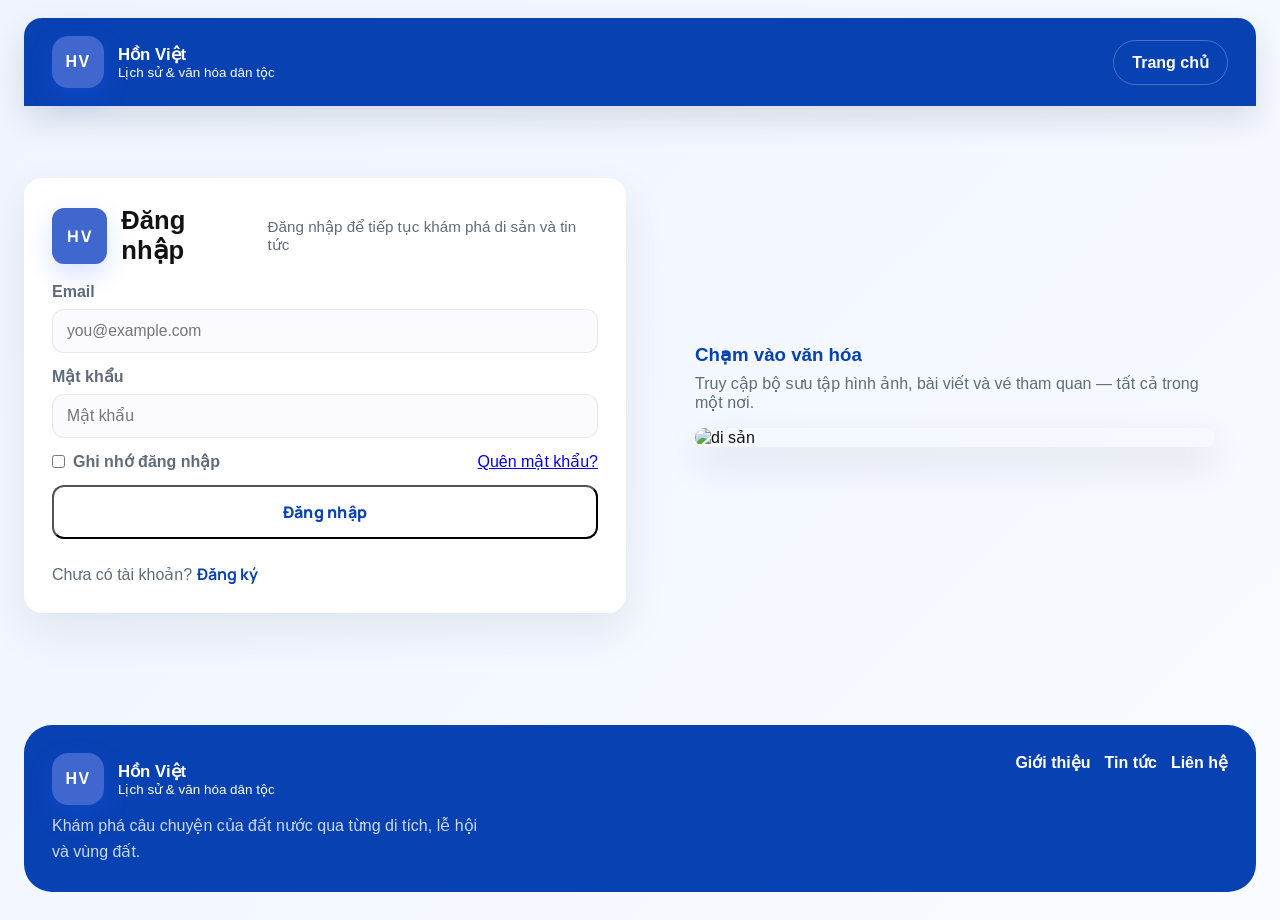
==== login.html @ 9fceeaaf "NEW" ====
<!doctype html>
<html lang="vi">
  <head>
    <meta charset="UTF-8" />
    <meta name="viewport" content="width=device-width, initial-scale=1.0" />
    <title>Đăng nhập — Hồn Việt</title>
    <link rel="stylesheet" href="CSS/style.css" />
    <link rel="stylesheet" href="CSS/login.css" />
  </head>
  <body>
    <div class="page">
      <header class="topbar">
        <div class="brand">
          <div class="brand-mark">HV</div>
          <div>
            <div class="brand-name">Hồn Việt</div>
            <div class="brand-subtitle">Lịch sử & văn hóa dân tộc</div>
          </div>
        </div>

        <div class="top-actions">
          <a href="index.html" class="secondary-btn">Trang chủ</a>
        </div>
      </header>

      <main class="main-content">
        <section class="auth-page">
          <div class="auth-card">
            <div class="auth-header">
              <div class="brand-mark">HV</div>
              <h1>Đăng nhập</h1>
              <p class="muted">
                Đăng nhập để tiếp tục khám phá di sản và tin tức
              </p>
            </div>

            <form class="auth-form" action="#" method="POST" novalidate>
              <label class="form-label">
                Email
                <input
                  type="email"
                  name="email"
                  placeholder="you@example.com"
                  required
                />
              </label>

              <label class="form-label">
                Mật khẩu
                <input
                  type="password"
                  name="password"
                  placeholder="Mật khẩu"
                  required
                />
              </label>

              <div class="auth-actions">
                <label class="checkbox-inline">
                  <input type="checkbox" name="remember" /> Ghi nhớ đăng nhập
                </label>

                <a href="#" class="muted">Quên mật khẩu?</a>
              </div>

              <button type="submit" class="primary-btn auth-submit">
                Đăng nhập
              </button>

              <p class="auth-foot">
                Chưa có tài khoản? <a href="register.html">Đăng ký</a>
              </p>
            </form>
          </div>

          <aside class="auth-visual">
            <div class="visual-content">
              <h3>Chạm vào văn hóa</h3>
              <p>
                Truy cập bộ sưu tập hình ảnh, bài viết và vé tham quan — tất cả
                trong một nơi.
              </p>
              <img
                src="https://mia.vn/media/uploads/blog-du-lich/fansipan-013-1698557260.jpg"
                alt="di sản"
              />
            </div>
          </aside>
        </section>
      </main>

      <footer class="site-footer">
        <div>
          <div class="brand brand-footer">
            <div class="brand-mark">HV</div>
            <div>
              <div class="brand-name">Hồn Việt</div>
              <div class="brand-subtitle">Lịch sử & văn hóa dân tộc</div>
            </div>
          </div>
          <p>
            Khám phá câu chuyện của đất nước qua từng di tích, lễ hội và vùng
            đất.
          </p>
        </div>
        <div class="footer-links">
          <a href="#">Giới thiệu</a>
          <a href="#">Tin tức</a>
          <a href="#">Liên hệ</a>
        </div>
      </footer>
    </div>
    <script type="module" src="JS/login.js"></script>
  </body>
</html>
---- CSS/style.css ----
:root {
  --blue: #3f67ce;
  --blue-dark: #0841b2;
  --black: #121212;
  --gray: #edf2f7;
  --gray-dark: #5f6b7a;
  --white: #ffffff;
}

* {
  box-sizing: border-box;
  margin: 0;
  padding: 0;
}

body {
  font-family: "Inter", "Segoe UI", sans-serif;
  background: linear-gradient(135deg, #eff4ff 0%, #f8fbff 100%);
  color: var(--black);
  min-height: 100vh;
}

img {
  display: block;
  width: 100%;
}

.page {
  max-width: 1400px;
  margin: 0 auto;
  padding: 18px 24px 28px;
}

.topbar {
  display: flex;
  justify-content: space-between;
  align-items: center;
  gap: 18px;
  padding: 18px 28px;
  background: var(--blue-dark);
  color: var(--white);
  border-radius: 18px 18px 0 0;
  box-shadow: 0 14px 32px rgba(16, 24, 32, 0.12);
  position: sticky;
  top: 0;
  z-index: 20;
}

.brand {
  display: flex;
  align-items: center;
  gap: 14px;
}

.brand-mark {
  display: flex;
  align-items: center;
  justify-content: center;
  width: 52px;
  height: 52px;
  border-radius: 16px;
  background: var(--blue);
  color: var(--white);
  font-weight: 800;
  letter-spacing: 0.08em;
  box-shadow: 0 10px 24px rgba(31, 94, 255, 0.25);
}

.brand-name {
  font-size: 1.05rem;
  font-weight: 700;
}

.brand-subtitle {
  font-size: 0.84rem;
  color: var(--white);
}

.search-box {
  flex: 1;
  max-width: 540px;
}

.search-box input {
  width: 100%;
  border: 1px solid rgba(18, 18, 18, 0.14);
  border-radius: 999px;
  padding: 14px 18px;
  font-size: 0.96rem;
  background: var(--white);
  color: var(--black);
}

.top-actions {
  display: flex;
  gap: 12px;
}

.top-actions .primary-btn,
.top-actions .secondary-btn {
  padding: 12px 18px;
  border-radius: 999px;
  font-weight: 700;
  text-decoration: none;
}

.top-actions .primary-btn {
  background: var(--white);
  color: var(--blue-dark);
  border: 1px solid rgba(18, 18, 18, 0.12);
}

.top-actions .secondary-btn {
  background: transparent;
  color: var(--white);
  border: 1px solid rgba(255, 255, 255, 0.25);
}

.top-actions .secondary-btn:hover {
  background: rgba(255, 255, 255, 0.12);
}

.main-nav {
  display: flex;
  justify-content: center;
  gap: 28px;
  padding: 16px 24px;
  border-radius: 0 0 18px 18px;
  background: linear-gradient(135deg, var(--blue), var(--blue));
  color: var(--white);
  font-weight: 700;
  border-bottom: 1px solid rgba(255, 255, 255, 0.18);
}

.main-nav a {
  color: var(--white);
  text-decoration: none;
  transition:
    opacity 0.2s ease,
    transform 0.2s ease;
}

.main-nav a:hover {
  opacity: 0.9;
  transform: translateY(-1px);
}

.main-content {
  margin-top: 0;
  display: grid;
  gap: 28px;
  padding: 24px 0 40px;
}

.hero-banner {
  position: relative;
  min-height: 420px;
  border-radius: 28px;
  overflow: hidden;
  display: grid;
  grid-template-columns: 1.1fr 0.9fr;
  background: linear-gradient(
    135deg,
    rgba(31, 63, 255, 0.95),
    rgba(70, 130, 255, 0.9)
  );
  box-shadow: 0 22px 58px rgba(16, 24, 32, 0.18);
}

.hero-banner-content {
  padding: 42px;
  display: flex;
  flex-direction: column;
  justify-content: center;
  gap: 22px;
  z-index: 2;
}

.hero-banner-image {
  background-image: url("https://tptravel.com.vn/mediacenter/media/images/1850/news/ava/s900_0/fansipan-1763714486.jpeg");
  background-size: cover;
  background-position: center;
}

.hero-banner::after {
  content: "";
  position: absolute;
  inset: 0;
  background: linear-gradient(
    135deg,
    rgba(15, 62, 138, 0.708),
    rgba(31, 83, 255, 0.218)
  );
}

.hero-banner-content {
  position: relative;
}

.hero-banner h1 {
  font-size: clamp(2.4rem, 4vw, 3.6rem);
  line-height: 1.02;
  color: var(--white);
}

.hero-banner p {
  color: rgba(255, 255, 255, 0.92);
  max-width: 600px;
}

.eyebrow {
  display: inline-block;
  font-size: 0.85rem;
  letter-spacing: 0.22em;
  text-transform: uppercase;
  background: rgba(255, 255, 255, 0.15);
  padding: 10px 14px;
  border-radius: 999px;
  margin-bottom: 14px;
  color: rgba(255, 255, 255, 0.92);
}

.hero-card h1 {
  font-size: clamp(1.8rem, 3vw, 2.8rem);
  line-height: 1.18;
  margin-bottom: 12px;
}

.hero-card p {
  font-size: 1rem;
  line-height: 1.6;
  color: rgba(255, 255, 255, 0.9);
}

.hero-actions {
  display: flex;
  gap: 12px;
  margin-top: 20px;
  flex-wrap: wrap;
}

.primary-btn,
.secondary-btn {
  text-decoration: none;
  padding: 14px 22px;
  border-radius: 999px;
  font-weight: 700;
  transition:
    transform 0.2s ease,
    background 0.2s ease;
}

.primary-btn {
  background: var(--white);
  color: var(--blue-dark);
}

.primary-btn:hover {
  transform: translateY(-2px);
  background: rgba(255, 255, 255, 0.95);
}

.secondary-btn {
  border: 1px solid rgba(255, 255, 255, 0.45);
  color: var(--white);
}

.secondary-btn:hover {
  transform: translateY(-2px);
  background: rgba(255, 255, 255, 0.14);
}

.hero-stats {
  display: grid;
  gap: 14px;
}

.stat-card {
  background: rgba(255, 255, 255, 0.14);
  border: 1px solid rgba(255, 255, 255, 0.24);
  border-radius: 18px;
  padding: 16px 18px;
}

.stat-card strong {
  display: block;
  font-size: 1.3rem;
  margin-bottom: 6px;
}

.newsfeed {
  display: flex;
  flex-direction: column;
  gap: 20px;
  width: 100%;
  padding: 28px;
  border-radius: 28px;
  background: linear-gradient(
    180deg,
    rgba(255, 255, 255, 0.96),
    rgba(244, 249, 255, 0.94)
  );
  box-shadow: 0 28px 70px rgba(31, 63, 255, 0.08);
}

.newsfeed-head {
  display: flex;
  justify-content: space-between;
  align-items: flex-end;
  gap: 18px;
  width: 100%;
}

.newsfeed-head h2 {
  font-size: clamp(1.8rem, 2.6vw, 2.4rem);
  line-height: 1.05;
  margin-bottom: 8px;
}

.newsfeed-head p {
  max-width: 680px;
  color: var(--gray-dark);
  line-height: 1.75;
}

.news-carousel {
  display: flex;
  gap: 24px;
  overflow-x: auto;
  scroll-snap-type: x mandatory;
  scroll-behavior: smooth;
  width: 100%;
  padding-bottom: 10px;
}

.news-carousel::-webkit-scrollbar {
  display: none;
}

.news-carousel {
  -ms-overflow-style: none;
  scrollbar-width: none;
}

.carousel-card {
  flex: 0 0 100%;
  position: relative;
  min-width: 100%;
  height: 420px;
  border-radius: 28px;
  overflow: hidden;
  scroll-snap-align: center;
  box-shadow: 0 22px 42px rgba(16, 24, 32, 0.12);
  transition:
    transform 0.3s ease,
    box-shadow 0.3s ease;
}

.carousel-card:hover {
  transform: translateY(-4px);
  box-shadow: 0 32px 52px rgba(16, 24, 32, 0.18);
}

.carousel-card img {
  width: 100%;
  height: 100%;
  object-fit: cover;
}

.carousel-caption {
  position: absolute;
  left: 0;
  right: 0;
  bottom: 0;
  padding: 24px;
  background: linear-gradient(
    180deg,
    rgba(0, 0, 0, 0) 0%,
    rgba(0, 0, 0, 0.65) 100%
  );
  color: #ffffff;
}

.carousel-caption strong {
  display: block;
  font-size: 1.3rem;
  margin-bottom: 8px;
}

.carousel-caption span {
  color: rgba(255, 255, 255, 0.9);
  line-height: 1.6;
}

.carousel-controls {
  display: flex;
  justify-content: center;
  gap: 14px;
}

.carousel-btn {
  border: 0;
  width: 42px;
  height: 42px;
  border-radius: 50%;
  background: var(--blue-dark);
  color: var(--white);
  font-size: 1.05rem;
  cursor: pointer;
  box-shadow: 0 10px 22px rgba(16, 24, 32, 0.16);
}

.site-footer {
  margin-top: 24px;
  display: grid;
  grid-template-columns: 1fr auto;
  gap: 18px;
  padding: 28px 28px;
  border-radius: 28px;
  background: var(--blue-dark);
  color: #ffffff;
}

.site-footer p {
  color: rgba(255, 255, 255, 0.8);
  max-width: 440px;
  line-height: 1.6;
}

.footer-links {
  display: flex;
  flex-wrap: wrap;
  gap: 14px;
  justify-content: flex-end;
}

.footer-links a {
  text-decoration: none;
  color: #ffffff;
  font-weight: 600;
}

.footer-links a:hover {
  opacity: 0.9;
}

.brand-footer {
  margin-bottom: 8px;
}

.ticket-page {
  display: flex;
  flex-direction: column;
  gap: 24px;
}

.ticket-hero {
  display: grid;
  grid-template-columns: 1.2fr 0.8fr;
  gap: 20px;
  padding: 28px;
  border-radius: 28px;
  background: linear-gradient(
    135deg,
    rgba(63, 103, 206, 0.95),
    rgba(8, 65, 178, 0.96)
  );
  color: var(--white);
  box-shadow: 0 22px 58px rgba(16, 24, 32, 0.14);
}

.ticket-hero-content h1 {
  font-size: clamp(2rem, 3.2vw, 2.8rem);
  margin-bottom: 12px;
  line-height: 1.12;
}

.ticket-hero-content p {
  color: rgba(255, 255, 255, 0.9);
  max-width: 640px;
  line-height: 1.7;
}

.ticket-badges {
  display: flex;
  flex-wrap: wrap;
  gap: 10px;
  margin-top: 18px;
}

.ticket-badges span {
  padding: 10px 12px;
  border-radius: 999px;
  background: rgba(255, 255, 255, 0.16);
  font-size: 0.92rem;
}

.ticket-hero-card {
  background: rgba(255, 255, 255, 0.16);
  border: 1px solid rgba(255, 255, 255, 0.24);
  border-radius: 22px;
  padding: 22px;
  display: flex;
  flex-direction: column;
  justify-content: center;
  gap: 12px;
}

.ticket-hero-card h3 {
  font-size: 1.15rem;
}

.ticket-price-box {
  padding: 16px;
  border-radius: 16px;
  background: rgba(255, 255, 255, 0.94);
  color: var(--black);
}

.ticket-price-box span {
  display: block;
  font-weight: 700;
  color: var(--blue-dark);
  margin-bottom: 8px;
}

.ticket-price-box strong {
  display: block;
  font-size: 1rem;
  line-height: 1.6;
}

.ticket-price-box p {
  margin-top: 8px;
  color: var(--gray-dark);
  font-size: 0.92rem;
  line-height: 1.6;
}

.booking-grid {
  display: grid;
  grid-template-columns: 1.2fr 0.8fr;
  gap: 20px;
}

.booking-card {
  background: rgba(255, 255, 255, 0.95);
  border-radius: 24px;
  padding: 24px;
  box-shadow: 0 16px 42px rgba(16, 24, 32, 0.08);
}

.booking-form-card h2 {
  margin-bottom: 16px;
  color: var(--blue-dark);
}

.booking-form {
  display: flex;
  flex-direction: column;
  gap: 14px;
}

.form-row {
  display: grid;
  grid-template-columns: repeat(2, minmax(0, 1fr));
  gap: 14px;
}

.form-label {
  display: flex;
  flex-direction: column;
  gap: 8px;
  font-weight: 600;
  color: var(--gray-dark);
}

.form-label input,
.form-label select {
  padding: 12px 14px;
  border-radius: 12px;
  border: 1px solid rgba(18, 18, 18, 0.12);
  background: rgba(248, 250, 255, 0.98);
  font-size: 0.96rem;
  color: var(--black);
}

.ticket-type-group {
  display: flex;
  flex-direction: column;
  gap: 10px;
  color: var(--gray-dark);
  font-weight: 600;
}

.ticket-type-options {
  display: grid;
  grid-template-columns: repeat(2, minmax(0, 1fr));
  gap: 12px;
}

.ticket-type-card {
  display: flex;
  flex-direction: column;
  gap: 5px;
  padding: 12px 14px;
  border: 1px solid rgba(18, 18, 18, 0.1);
  border-radius: 14px;
  background: rgba(237, 242, 247, 0.65);
  cursor: pointer;
}

.ticket-type-card input {
  accent-color: var(--blue-dark);
}

.ticket-type-card small {
  color: var(--gray-dark);
}

.ticket-submit {
  border: 0;
  cursor: pointer;
  width: fit-content;
  margin-top: 4px;
}

.booking-summary-card {
  display: flex;
  flex-direction: column;
  gap: 16px;
}

.booking-summary-card h3 {
  color: var(--blue-dark);
}

.destination-list {
  list-style: none;
  display: flex;
  flex-direction: column;
  gap: 12px;
}

.destination-list li {
  padding: 12px 0;
  border-bottom: 1px solid rgba(18, 18, 18, 0.08);
}

.destination-list strong {
  display: block;
  margin-bottom: 4px;
}

.destination-list span {
  color: var(--gray-dark);
  font-size: 0.95rem;
}

.summary-note {
  padding: 14px;
  border-radius: 16px;
  background: linear-gradient(
    135deg,
    rgba(63, 103, 206, 0.08),
    rgba(8, 65, 178, 0.09)
  );
}

.summary-note h4 {
  margin-bottom: 8px;
  color: var(--blue-dark);
}

.summary-note p {
  color: var(--gray-dark);
  line-height: 1.6;
}

@media (max-width: 900px) {
  .newsfeed {
    padding: 22px;
  }

  .ticket-hero,
  .booking-grid {
    grid-template-columns: 1fr;
  }

  .ticket-type-options {
    grid-template-columns: 1fr;
  }

  .newsfeed-head {
    flex-direction: column;
    align-items: flex-start;
  }

  .newsfeed-head p {
    max-width: 100%;
  }

  .carousel-card {
    height: 340px;
  }
}

@media (max-width: 640px) {
  .page {
    padding: 14px;
  }

  .topbar {
    padding: 14px 16px;
    flex-direction: column;
    gap: 12px;
    align-items: flex-start;
  }

  .hero-card {
    padding: 22px;
  }

  .site-footer {
    flex-direction: column;
    align-items: flex-start;
  }
}
---- CSS/login.css ----
@import url('https://fonts.googleapis.com/css2?family=Manrope:wght@400;600;700;800&display=swap');

/* Login page styles — builds on common CSS/style.css */
.auth-page {
  display: grid;
  grid-template-columns: 1fr 1fr;
  gap: 28px;
  align-items: center;
  padding: 48px 0;
}

/* Use Manrope for auth buttons and accents to give a refined sans-serif look */
.auth-submit,
.auth-foot a,
.auth-header .brand-mark,
.auth-card .primary-btn,
.auth-card .secondary-btn {
  font-family: 'Manrope', 'Inter', system-ui, -apple-system, 'Segoe UI', sans-serif;
}

.auth-submit {
  letter-spacing: 0.02em;
  font-weight: 800;
  font-size: 1rem;
  text-transform: none;
}

.auth-foot a {
  font-weight: 700;
}

.auth-card {
  background: var(--white);
  border-radius: 18px;
  padding: 28px;
  box-shadow: 0 18px 46px rgba(16, 24, 32, 0.08);
  max-width: 620px;
  width: 100%;
}

.auth-header {
  display: flex;
  gap: 14px;
  align-items: center;
  margin-bottom: 18px;
}

.auth-header .brand-mark {
  width: 56px;
  height: 56px;
  border-radius: 12px;
  display: flex;
  align-items: center;
  justify-content: center;
  font-weight: 800;
  box-shadow: 0 10px 24px rgba(31, 94, 255, 0.18);
}

.auth-header h1 {
  font-size: 1.6rem;
  margin: 0;
}

.auth-header .muted {
  color: var(--gray-dark);
  font-size: 0.95rem;
}

.auth-form {
  display: flex;
  flex-direction: column;
  gap: 14px;
}

.form-label {
  display: flex;
  flex-direction: column;
  gap: 8px;
  font-weight: 600;
  color: var(--gray-dark);
}

.form-label input {
  padding: 12px 14px;
  border-radius: 12px;
  border: 1px solid rgba(18, 18, 18, 0.08);
  background: rgba(250, 250, 255, 0.98);
  font-size: 0.98rem;
}

.auth-actions {
  display: flex;
  justify-content: space-between;
  align-items: center;
}

.checkbox-inline {
  display: flex;
  gap: 8px;
  align-items: center;
  color: var(--gray-dark);
  font-weight: 600;
}

.auth-submit {
  padding: 14px 18px;
  border-radius: 12px;
  font-weight: 800;
  font-family: "Inter", sans-serif;
  transition: background 0.2s ease-in-out;
}

.auth-foot {
  margin-top: 10px;
  color: var(--gray-dark);
}

.auth-foot a {
  color: var(--blue-dark);
  font-weight: 700;
  text-decoration: none;
}

.auth-visual {
  display: flex;
  align-items: center;
  justify-content: center;
}

.visual-content {
  max-width: 520px;
  text-align: left;
}

.visual-content h3 {
  color: var(--blue-dark);
  margin-bottom: 8px;
}

.visual-content p {
  color: var(--gray-dark);
  margin-bottom: 16px;
}

.visual-content img {
  width: 100%;
  border-radius: 12px;
  box-shadow: 0 16px 38px rgba(16, 24, 32, 0.12);
}

@media (max-width: 900px) {
  .auth-page {
    grid-template-columns: 1fr;
    padding: 28px 0;
  }

  .auth-visual {
    order: 2;
  }

  .auth-card {
    order: 1;
  }
}
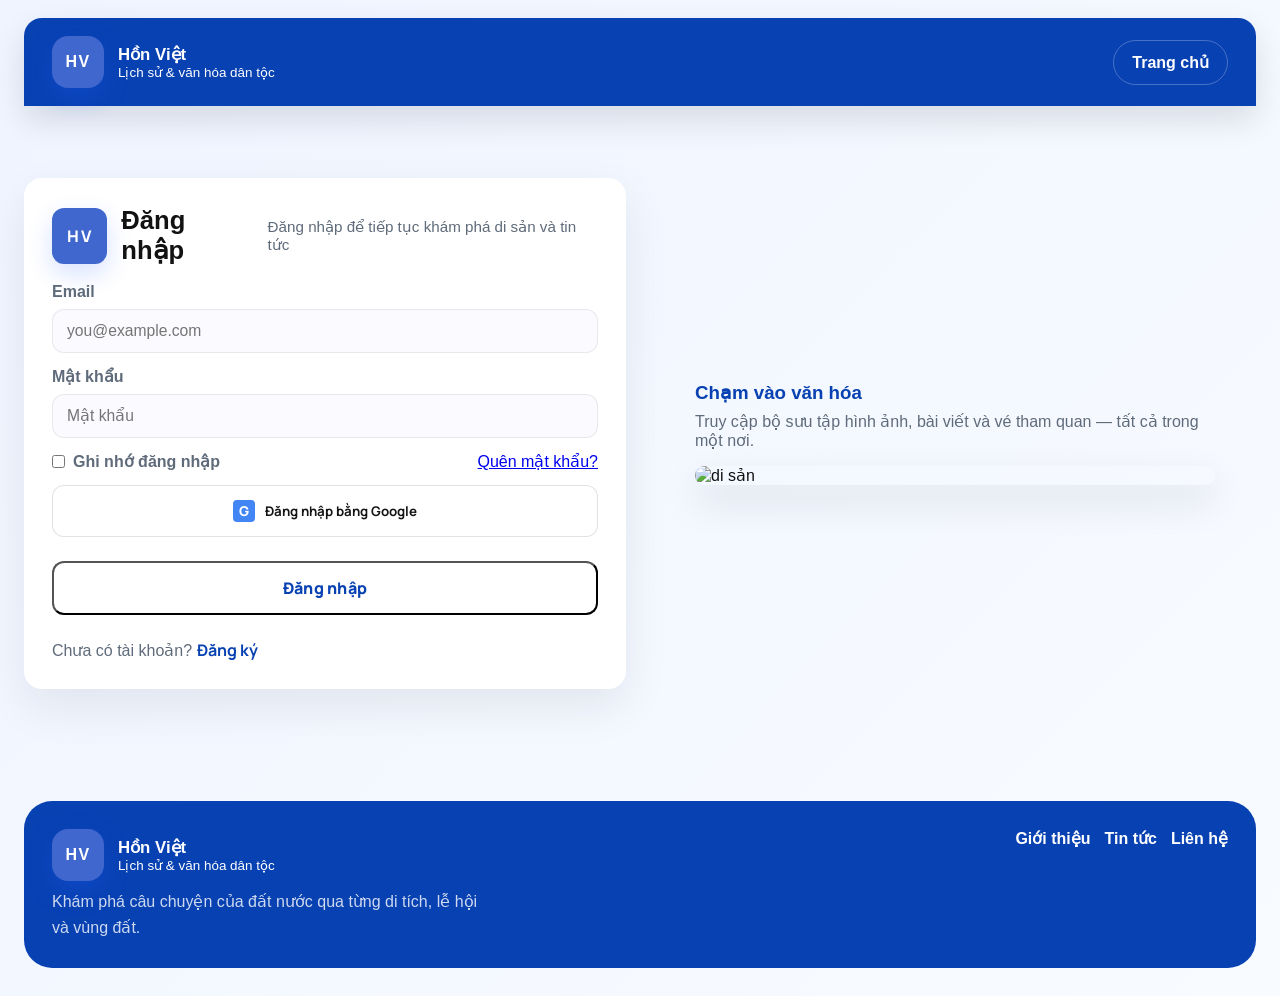
==== commit 8f536c47: "update" ====
--- a/login.html
+++ b/login.html
@@ -63,6 +63,10 @@
                 <a href="#" class="muted">Quên mật khẩu?</a>
               </div>
 
+              <button type="button" class="secondary-btn google-btn">
+                Đăng nhập bằng Google
+              </button>
+
               <button type="submit" class="primary-btn auth-submit">
                 Đăng nhập
               </button>
--- a/CSS/login.css
+++ b/CSS/login.css
@@ -1,4 +1,4 @@
-@import url('https://fonts.googleapis.com/css2?family=Manrope:wght@400;600;700;800&display=swap');
+@import url("https://fonts.googleapis.com/css2?family=Manrope:wght@400;600;700;800&display=swap");
 
 /* Login page styles — builds on common CSS/style.css */
 .auth-page {
@@ -15,7 +15,13 @@
 .auth-header .brand-mark,
 .auth-card .primary-btn,
 .auth-card .secondary-btn {
-  font-family: 'Manrope', 'Inter', system-ui, -apple-system, 'Segoe UI', sans-serif;
+  font-family:
+    "Manrope",
+    "Inter",
+    system-ui,
+    -apple-system,
+    "Segoe UI",
+    sans-serif;
 }
 
 .auth-submit {
@@ -110,6 +116,49 @@
   transition: background 0.2s ease-in-out;
 }
 
+.google-btn,
+.secondary-btn {
+  width: 100%;
+  padding: 14px 18px;
+  border-radius: 12px;
+  border: 1px solid rgba(18, 18, 18, 0.12);
+  background: #fff;
+  color: #141414;
+  font-weight: 700;
+  cursor: pointer;
+  transition:
+    background 0.2s ease-in-out,
+    transform 0.2s ease;
+}
+
+.google-btn:hover,
+.secondary-btn:hover {
+  background: #f4f7ff;
+  transform: translateY(-1px);
+}
+
+.google-btn {
+  display: inline-flex;
+  align-items: center;
+  justify-content: center;
+  gap: 10px;
+  margin-bottom: 10px;
+}
+
+.google-btn::before {
+  content: "G";
+  display: inline-flex;
+  align-items: center;
+  justify-content: center;
+  width: 22px;
+  height: 22px;
+  border-radius: 4px;
+  background: #4285f4;
+  color: #fff;
+  font-weight: 800;
+  font-size: 0.85rem;
+}
+
 .auth-foot {
   margin-top: 10px;
   color: var(--gray-dark);
